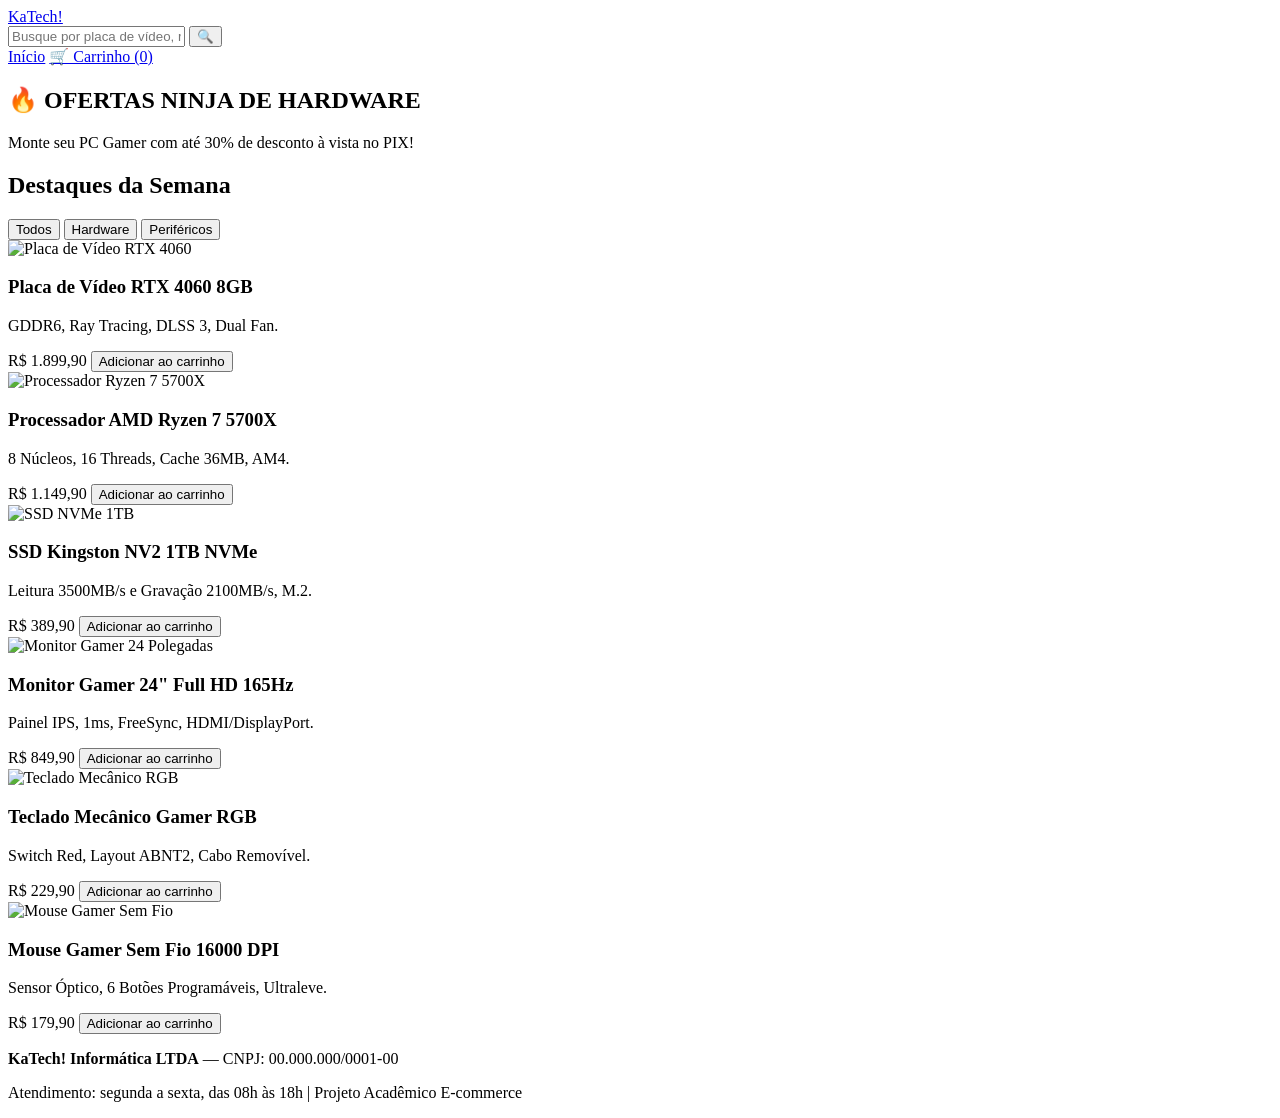
==== index.html @ 83a6067d "Primeiro envio do projeto" ====
<!DOCTYPE html>
<html lang="pt-BR">
<head>
    <meta charset="UTF-8">
    <meta name="viewport" content="width=device-width, initial-scale=1.0">
    <title>KaTech! | Hardware e Tecnologia</title>
    <link rel="stylesheet" href="css/style.css">
</head>
<body>
    <!-- Cabeçalho com Barra de Busca -->
    <header class="topo">
        <div class="container header-conteudo">
            <a href="index.html" class="logo">Ka<span>Tech!</span></a>

            <div class="barra-busca">
                <input 
                    type="text" 
                    id="campo-busca" 
                    placeholder="Busque por placa de vídeo, ryzen, mouse..." 
                    oninput="filtrarProdutos()"
                >
                <button type="button" onclick="filtrarProdutos()">🔍</button>
            </div>
            
            <nav class="menu">
                <a href="index.html">Início</a>
                <a href="carrinho.html" class="btn-carrinho-nav">
                    🛒 Carrinho (<span id="contador-carrinho">0</span>)
                </a>
            </nav>
        </div>
    </header>

    <!-- Banner Promocional -->
    <section class="banner">
        <div class="container">
            <h1>🔥 OFERTAS NINJA DE HARDWARE</h1>
            <p>Monte seu PC Gamer com até 30% de desconto à vista no PIX!</p>
        </div>
    </section>

    <!-- Catálogo de Produtos -->
    <main class="container" id="ofertas">
        <div class="cabecalho-vitrine">
            <h2 class="titulo-secao">Destaques da Semana</h2>
            
            <div class="filtros-categoria">
                <button class="btn-filtro ativo" onclick="selecionarCategoria('todos', this)">Todos</button>
                <button class="btn-filtro" onclick="selecionarCategoria('hardware', this)">Hardware</button>
                <button class="btn-filtro" onclick="selecionarCategoria('perifericos', this)">Periféricos</button>
            </div>
        </div>

        <p id="mensagem-sem-resultados" class="aviso-busca" style="display: none;">
            Nenhum produto encontrado para a sua busca.
        </p>

        <section class="grade-produtos">
            <!-- Produto 1 -->
            <article class="card-produto" data-categoria="hardware">
                <img src="images/produto01.jpg" alt="Placa de Vídeo RTX 4060">
                <h3>Placa de Vídeo RTX 4060 8GB</h3>
                <p class="descricao">GDDR6, Ray Tracing, DLSS 3, Dual Fan.</p>
                <span class="preco">R$ 1.899,90</span>
                <button onclick="adicionarAoCarrinho(1, 'Placa de Vídeo RTX 4060 8GB', 1899.90, 'images/produto01.jpg')">
                    Adicionar ao carrinho
                </button>
            </article>

            <!-- Produto 2 -->
            <article class="card-produto" data-categoria="hardware">
                <img src="images/produto02.jpg" alt="Processador Ryzen 7 5700X">
                <h3>Processador AMD Ryzen 7 5700X</h3>
                <p class="descricao">8 Núcleos, 16 Threads, Cache 36MB, AM4.</p>
                <span class="preco">R$ 1.149,90</span>
                <button onclick="adicionarAoCarrinho(2, 'Processador AMD Ryzen 7 5700X', 1149.90, 'images/produto02.jpg')">
                    Adicionar ao carrinho
                </button>
            </article>

            <!-- Produto 3 -->
            <article class="card-produto" data-categoria="hardware">
                <img src="images/produto03.jpg" alt="SSD NVMe 1TB">
                <h3>SSD Kingston NV2 1TB NVMe</h3>
                <p class="descricao">Leitura 3500MB/s e Gravação 2100MB/s, M.2.</p>
                <span class="preco">R$ 389,90</span>
                <button onclick="adicionarAoCarrinho(3, 'SSD Kingston NV2 1TB NVMe', 389.90, 'images/produto03.jpg')">
                    Adicionar ao carrinho
                </button>
            </article>

            <!-- Produto 4 -->
            <article class="card-produto" data-categoria="perifericos">
                <img src="images/produto04.jpg" alt="Monitor Gamer 24 Polegadas">
                <h3>Monitor Gamer 24" Full HD 165Hz</h3>
                <p class="descricao">Painel IPS, 1ms, FreeSync, HDMI/DisplayPort.</p>
                <span class="preco">R$ 849,90</span>
                <button onclick="adicionarAoCarrinho(4, 'Monitor Gamer 24 Full HD 165Hz', 849.90, 'images/produto04.jpg')">
                    Adicionar ao carrinho
                </button>
            </article>

            <!-- Produto 5 -->
            <article class="card-produto" data-categoria="perifericos">
                <img src="images/produto05.jpg" alt="Teclado Mecânico RGB">
                <h3>Teclado Mecânico Gamer RGB</h3>
                <p class="descricao">Switch Red, Layout ABNT2, Cabo Removível.</p>
                <span class="preco">R$ 229,90</span>
                <button onclick="adicionarAoCarrinho(5, 'Teclado Mecânico Gamer RGB', 229.90, 'images/produto05.jpg')">
                    Adicionar ao carrinho
                </button>
            </article>

            <!-- Produto 6 -->
            <article class="card-produto" data-categoria="perifericos">
                <img src="images/produto06.jpg" alt="Mouse Gamer Sem Fio">
                <h3>Mouse Gamer Sem Fio 16000 DPI</h3>
                <p class="descricao">Sensor Óptico, 6 Botões Programáveis, Ultraleve.</p>
                <span class="preco">R$ 179,90</span>
                <button onclick="adicionarAoCarrinho(6, 'Mouse Gamer Sem Fio 16000 DPI', 179.90, 'images/produto06.jpg')">
                    Adicionar ao carrinho
                </button>
            </article>
        </section>
    </main>

    <!-- Rodapé -->
    <footer class="rodape">
        <div class="container">
            <p><strong>KaTech! Informática LTDA</strong> — CNPJ: 00.000.000/0001-00</p>
            <p>Atendimento: segunda a sexta, das 08h às 18h | Projeto Acadêmico E-commerce</p>
        </div>
    </footer>

    <script src="js/script.js"></script>
</body>
</html>
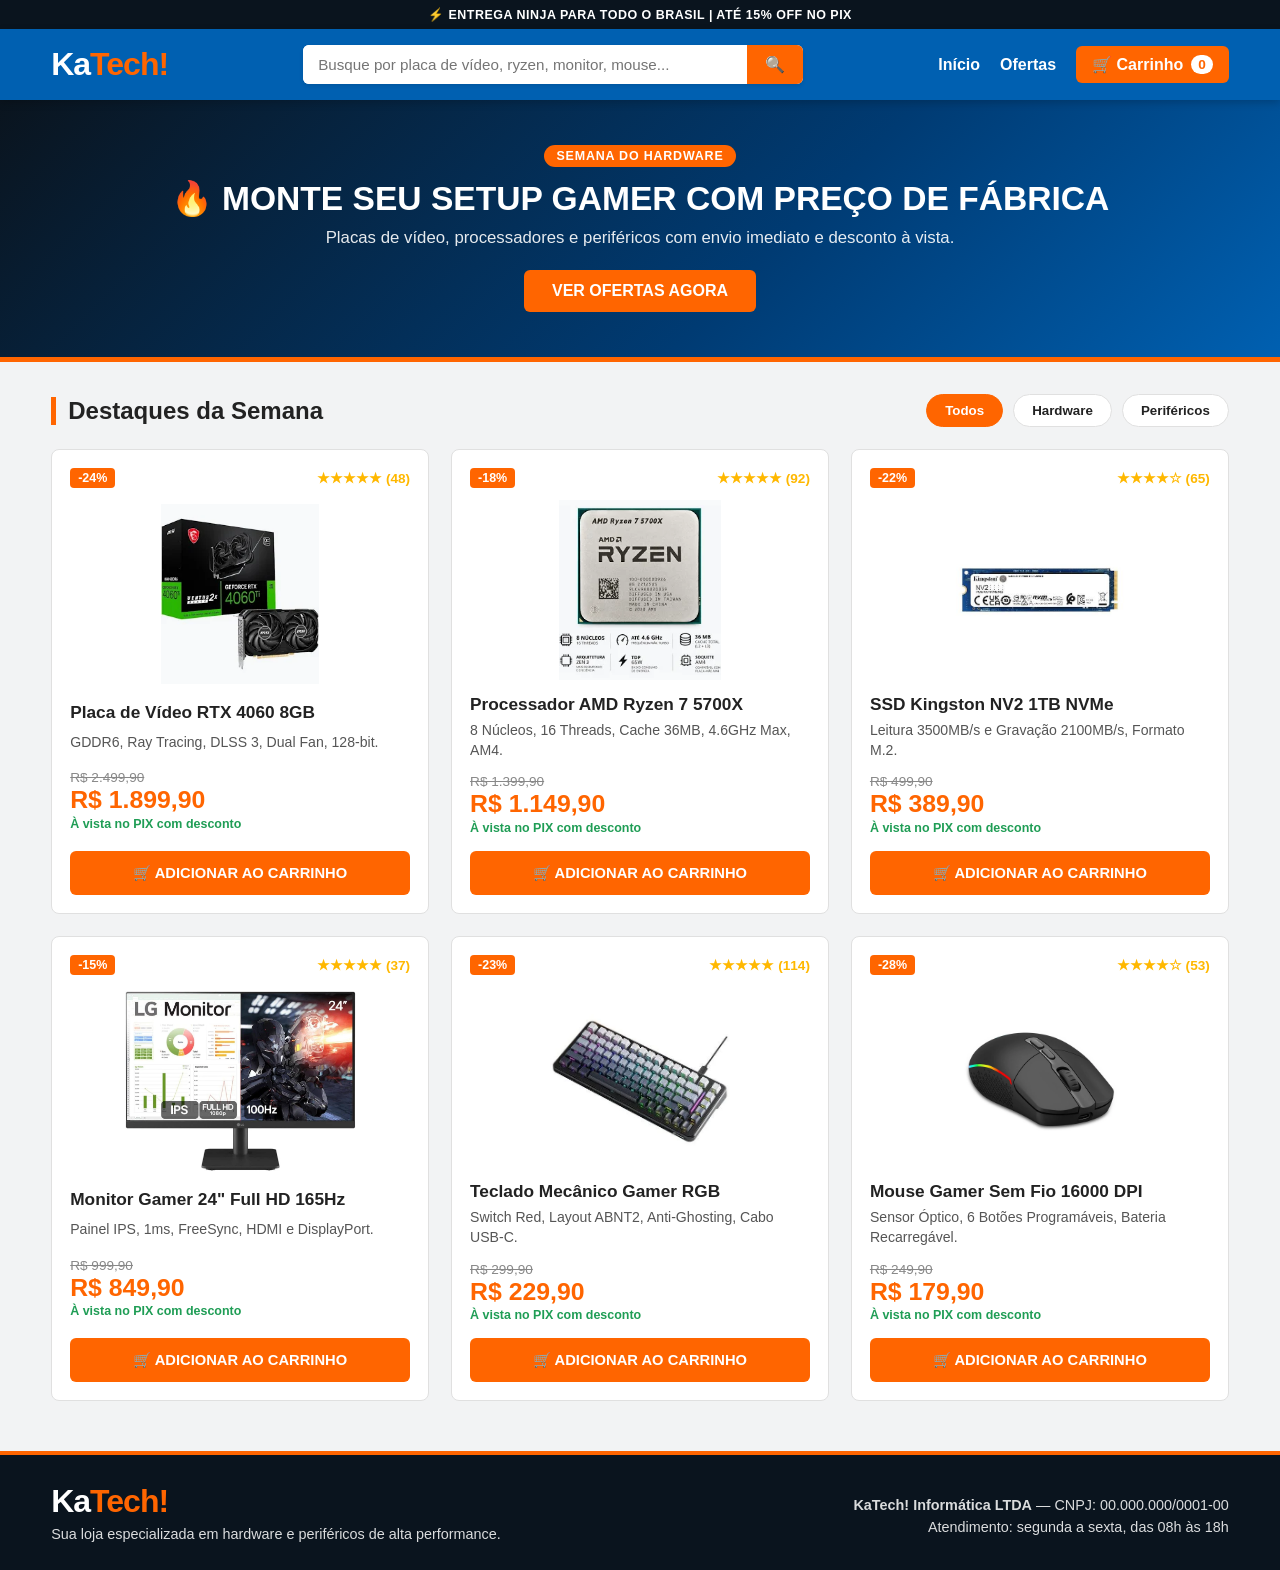
==== commit 8b29f39a: "Finalizar layout, imagens e rodape da loja; Alterar README, adicionar novos produtos e ajustar estil" ====
--- a/index.html
+++ b/index.html
@@ -3,11 +3,18 @@
 <head>
     <meta charset="UTF-8">
     <meta name="viewport" content="width=device-width, initial-scale=1.0">
-    <title>KaTech! | Hardware e Tecnologia</title>
+    <title>KaTech! | Hardware, Periféricos e Tecnologia</title>
     <link rel="stylesheet" href="css/style.css">
 </head>
 <body>
-    <!-- Cabeçalho com Barra de Busca -->
+    <!-- Faixa Superior Promocional -->
+    <div class="barra-aviso">
+        <div class="container">
+            ⚡ ENTREGA NINJA PARA TODO O BRASIL | ATÉ 15% OFF NO PIX
+        </div>
+    </div>
+
+    <!-- Cabeçalho Principal -->
     <header class="topo">
         <div class="container header-conteudo">
             <a href="index.html" class="logo">Ka<span>Tech!</span></a>
@@ -16,26 +23,29 @@
                 <input 
                     type="text" 
                     id="campo-busca" 
-                    placeholder="Busque por placa de vídeo, ryzen, mouse..." 
+                    placeholder="Busque por placa de vídeo, ryzen, monitor, mouse..." 
                     oninput="filtrarProdutos()"
                 >
-                <button type="button" onclick="filtrarProdutos()">🔍</button>
+                <button type="button" onclick="filtrarProdutos()" aria-label="Buscar">🔍</button>
             </div>
             
             <nav class="menu">
-                <a href="index.html">Início</a>
+                <a href="index.html" class="link-menu">Início</a>
+                <a href="#ofertas" class="link-menu">Ofertas</a>
                 <a href="carrinho.html" class="btn-carrinho-nav">
-                    🛒 Carrinho (<span id="contador-carrinho">0</span>)
+                    🛒 Carrinho <span class="badge-nav" id="contador-carrinho">0</span>
                 </a>
             </nav>
         </div>
     </header>
 
-    <!-- Banner Promocional -->
+    <!-- Banner Principal -->
     <section class="banner">
-        <div class="container">
-            <h1>🔥 OFERTAS NINJA DE HARDWARE</h1>
-            <p>Monte seu PC Gamer com até 30% de desconto à vista no PIX!</p>
+        <div class="container banner-conteudo">
+            <span class="tag-banner">SEMANA DO HARDWARE</span>
+            <h1>🔥 MONTE SEU SETUP GAMER COM PREÇO DE FÁBRICA</h1>
+            <p>Placas de vídeo, processadores e periféricos com envio imediato e desconto à vista.</p>
+            <a href="#ofertas" class="btn-banner">VER OFERTAS AGORA</a>
         </div>
     </section>
 
@@ -58,67 +68,115 @@
         <section class="grade-produtos">
             <!-- Produto 1 -->
             <article class="card-produto" data-categoria="hardware">
+                <div class="card-topo">
+                    <span class="badge-desconto">-24%</span>
+                    <span class="avaliacao">★★★★★ (48)</span>
+                </div>
                 <img src="images/produto01.jpg" alt="Placa de Vídeo RTX 4060">
                 <h3>Placa de Vídeo RTX 4060 8GB</h3>
-                <p class="descricao">GDDR6, Ray Tracing, DLSS 3, Dual Fan.</p>
-                <span class="preco">R$ 1.899,90</span>
+                <p class="descricao">GDDR6, Ray Tracing, DLSS 3, Dual Fan, 128-bit.</p>
+                <div class="bloco-precos">
+                    <span class="preco-antigo">R$ 2.499,90</span>
+                    <span class="preco">R$ 1.899,90</span>
+                    <span class="texto-pix">À vista no PIX com desconto</span>
+                </div>
                 <button onclick="adicionarAoCarrinho(1, 'Placa de Vídeo RTX 4060 8GB', 1899.90, 'images/produto01.jpg')">
-                    Adicionar ao carrinho
+                    🛒 Adicionar ao carrinho
                 </button>
             </article>
 
             <!-- Produto 2 -->
             <article class="card-produto" data-categoria="hardware">
+                <div class="card-topo">
+                    <span class="badge-desconto">-18%</span>
+                    <span class="avaliacao">★★★★★ (92)</span>
+                </div>
                 <img src="images/produto02.jpg" alt="Processador Ryzen 7 5700X">
                 <h3>Processador AMD Ryzen 7 5700X</h3>
-                <p class="descricao">8 Núcleos, 16 Threads, Cache 36MB, AM4.</p>
-                <span class="preco">R$ 1.149,90</span>
+                <p class="descricao">8 Núcleos, 16 Threads, Cache 36MB, 4.6GHz Max, AM4.</p>
+                <div class="bloco-precos">
+                    <span class="preco-antigo">R$ 1.399,90</span>
+                    <span class="preco">R$ 1.149,90</span>
+                    <span class="texto-pix">À vista no PIX com desconto</span>
+                </div>
                 <button onclick="adicionarAoCarrinho(2, 'Processador AMD Ryzen 7 5700X', 1149.90, 'images/produto02.jpg')">
-                    Adicionar ao carrinho
+                    🛒 Adicionar ao carrinho
                 </button>
             </article>
 
             <!-- Produto 3 -->
             <article class="card-produto" data-categoria="hardware">
+                <div class="card-topo">
+                    <span class="badge-desconto">-22%</span>
+                    <span class="avaliacao">★★★★☆ (65)</span>
+                </div>
                 <img src="images/produto03.jpg" alt="SSD NVMe 1TB">
                 <h3>SSD Kingston NV2 1TB NVMe</h3>
-                <p class="descricao">Leitura 3500MB/s e Gravação 2100MB/s, M.2.</p>
-                <span class="preco">R$ 389,90</span>
+                <p class="descricao">Leitura 3500MB/s e Gravação 2100MB/s, Formato M.2.</p>
+                <div class="bloco-precos">
+                    <span class="preco-antigo">R$ 499,90</span>
+                    <span class="preco">R$ 389,90</span>
+                    <span class="texto-pix">À vista no PIX com desconto</span>
+                </div>
                 <button onclick="adicionarAoCarrinho(3, 'SSD Kingston NV2 1TB NVMe', 389.90, 'images/produto03.jpg')">
-                    Adicionar ao carrinho
+                    🛒 Adicionar ao carrinho
                 </button>
             </article>
 
             <!-- Produto 4 -->
             <article class="card-produto" data-categoria="perifericos">
+                <div class="card-topo">
+                    <span class="badge-desconto">-15%</span>
+                    <span class="avaliacao">★★★★★ (37)</span>
+                </div>
                 <img src="images/produto04.jpg" alt="Monitor Gamer 24 Polegadas">
                 <h3>Monitor Gamer 24" Full HD 165Hz</h3>
-                <p class="descricao">Painel IPS, 1ms, FreeSync, HDMI/DisplayPort.</p>
-                <span class="preco">R$ 849,90</span>
+                <p class="descricao">Painel IPS, 1ms, FreeSync, HDMI e DisplayPort.</p>
+                <div class="bloco-precos">
+                    <span class="preco-antigo">R$ 999,90</span>
+                    <span class="preco">R$ 849,90</span>
+                    <span class="texto-pix">À vista no PIX com desconto</span>
+                </div>
                 <button onclick="adicionarAoCarrinho(4, 'Monitor Gamer 24 Full HD 165Hz', 849.90, 'images/produto04.jpg')">
-                    Adicionar ao carrinho
+                    🛒 Adicionar ao carrinho
                 </button>
             </article>
 
             <!-- Produto 5 -->
             <article class="card-produto" data-categoria="perifericos">
+                <div class="card-topo">
+                    <span class="badge-desconto">-23%</span>
+                    <span class="avaliacao">★★★★★ (114)</span>
+                </div>
                 <img src="images/produto05.jpg" alt="Teclado Mecânico RGB">
                 <h3>Teclado Mecânico Gamer RGB</h3>
-                <p class="descricao">Switch Red, Layout ABNT2, Cabo Removível.</p>
-                <span class="preco">R$ 229,90</span>
+                <p class="descricao">Switch Red, Layout ABNT2, Anti-Ghosting, Cabo USB-C.</p>
+                <div class="bloco-precos">
+                    <span class="preco-antigo">R$ 299,90</span>
+                    <span class="preco">R$ 229,90</span>
+                    <span class="texto-pix">À vista no PIX com desconto</span>
+                </div>
                 <button onclick="adicionarAoCarrinho(5, 'Teclado Mecânico Gamer RGB', 229.90, 'images/produto05.jpg')">
-                    Adicionar ao carrinho
+                    🛒 Adicionar ao carrinho
                 </button>
             </article>
 
             <!-- Produto 6 -->
             <article class="card-produto" data-categoria="perifericos">
+                <div class="card-topo">
+                    <span class="badge-desconto">-28%</span>
+                    <span class="avaliacao">★★★★☆ (53)</span>
+                </div>
                 <img src="images/produto06.jpg" alt="Mouse Gamer Sem Fio">
                 <h3>Mouse Gamer Sem Fio 16000 DPI</h3>
-                <p class="descricao">Sensor Óptico, 6 Botões Programáveis, Ultraleve.</p>
-                <span class="preco">R$ 179,90</span>
+                <p class="descricao">Sensor Óptico, 6 Botões Programáveis, Bateria Recarregável.</p>
+                <div class="bloco-precos">
+                    <span class="preco-antigo">R$ 249,90</span>
+                    <span class="preco">R$ 179,90</span>
+                    <span class="texto-pix">À vista no PIX com desconto</span>
+                </div>
                 <button onclick="adicionarAoCarrinho(6, 'Mouse Gamer Sem Fio 16000 DPI', 179.90, 'images/produto06.jpg')">
-                    Adicionar ao carrinho
+                    🛒 Adicionar ao carrinho
                 </button>
             </article>
         </section>
@@ -126,9 +184,15 @@
 
     <!-- Rodapé -->
     <footer class="rodape">
-        <div class="container">
-            <p><strong>KaTech! Informática LTDA</strong> — CNPJ: 00.000.000/0001-00</p>
-            <p>Atendimento: segunda a sexta, das 08h às 18h | Projeto Acadêmico E-commerce</p>
+        <div class="container rodape-conteudo">
+            <div>
+                <a href="index.html" class="logo">Ka<span>Tech!</span></a>
+                <p>Sua loja especializada em hardware e periféricos de alta performance.</p>
+            </div>
+            <div class="rodape-info">
+                <p><strong>KaTech! Informática LTDA</strong> — CNPJ: 00.000.000/0001-00</p>
+                <p>Atendimento: segunda a sexta, das 08h às 18h</p>
+            </div>
         </div>
     </footer>
 
--- a/css/style.css
+++ b/css/style.css
@@ -0,0 +1,635 @@
+:root {
+    --laranja: #FF6500;
+    --laranja-escuro: #E35205;
+    --azul-header: #0060B1;
+    --azul-escuro: #0A141E;
+    --fundo: #F2F3F4;
+    --branco: #FFFFFF;
+    --texto: #222222;
+    --cinza-texto: #555555;
+    --borda: #E0E0E0;
+    --verde: #1F9D55;
+}
+
+* {
+    margin: 0;
+    padding: 0;
+    box-sizing: border-box;
+    font-family: 'Segoe UI', Tahoma, Geneva, Verdana, sans-serif;
+}
+
+body {
+    background-color: var(--fundo);
+    color: var(--texto);
+    display: flex;
+    flex-direction: column;
+    min-height: 100vh;
+}
+
+.container {
+    width: 92%;
+    max-width: 1200px;
+    margin: 0 auto;
+}
+
+/* Faixa Superior */
+.barra-aviso {
+    background-color: var(--azul-escuro);
+    color: var(--branco);
+    font-size: 0.78rem;
+    font-weight: 700;
+    text-align: center;
+    padding: 7px 0;
+    letter-spacing: 0.5px;
+}
+
+/* Cabeçalho */
+.topo {
+    background-color: var(--azul-header);
+    padding: 16px 0;
+    box-shadow: 0 3px 8px rgba(0, 0, 0, 0.18);
+    position: sticky;
+    top: 0;
+    z-index: 100;
+}
+
+.header-conteudo {
+    display: flex;
+    justify-content: space-between;
+    align-items: center;
+    flex-wrap: wrap;
+    gap: 15px;
+}
+
+.logo {
+    font-size: 2rem;
+    font-weight: 900;
+    color: var(--branco);
+    text-decoration: none;
+    letter-spacing: -1px;
+}
+
+.logo span {
+    color: var(--laranja);
+}
+
+/* Barra de Busca */
+.barra-busca {
+    display: flex;
+    flex: 1;
+    max-width: 500px;
+    background-color: var(--branco);
+    border-radius: 6px;
+    overflow: hidden;
+    box-shadow: 0 2px 4px rgba(0, 0, 0, 0.1);
+}
+
+.barra-busca input {
+    flex: 1;
+    border: none;
+    padding: 11px 15px;
+    font-size: 0.95rem;
+    outline: none;
+}
+
+.barra-busca button {
+    background-color: var(--laranja);
+    color: var(--branco);
+    border: none;
+    padding: 0 18px;
+    cursor: pointer;
+    font-size: 1rem;
+    transition: background-color 0.2s;
+}
+
+.barra-busca button:hover {
+    background-color: var(--laranja-escuro);
+}
+
+/* Menu */
+.menu {
+    display: flex;
+    align-items: center;
+    gap: 20px;
+}
+
+.link-menu {
+    color: var(--branco);
+    text-decoration: none;
+    font-weight: 600;
+    transition: opacity 0.2s;
+}
+
+.link-menu:hover {
+    opacity: 0.85;
+}
+
+.btn-carrinho-nav {
+    background-color: var(--laranja);
+    color: var(--branco);
+    text-decoration: none;
+    font-weight: 700;
+    padding: 9px 16px;
+    border-radius: 6px;
+    display: flex;
+    align-items: center;
+    gap: 8px;
+    transition: background-color 0.2s;
+}
+
+.btn-carrinho-nav:hover {
+    background-color: var(--laranja-escuro);
+}
+
+.badge-nav {
+    background-color: var(--branco);
+    color: var(--laranja);
+    font-size: 0.85rem;
+    font-weight: 800;
+    padding: 2px 7px;
+    border-radius: 12px;
+}
+
+/* Banner */
+.banner {
+    background: linear-gradient(135deg, var(--azul-escuro) 0%, #003B73 60%, var(--azul-header) 100%);
+    color: var(--branco);
+    padding: 45px 0;
+    text-align: center;
+    border-bottom: 5px solid var(--laranja);
+}
+
+.tag-banner {
+    display: inline-block;
+    background-color: var(--laranja);
+    color: var(--branco);
+    font-size: 0.78rem;
+    font-weight: 800;
+    padding: 4px 12px;
+    border-radius: 20px;
+    margin-bottom: 12px;
+    letter-spacing: 0.8px;
+}
+
+.banner h1 {
+    font-size: 2.1rem;
+    margin-bottom: 10px;
+}
+
+.banner p {
+    font-size: 1.05rem;
+    opacity: 0.9;
+    margin-bottom: 22px;
+}
+
+.btn-banner {
+    display: inline-block;
+    background-color: var(--laranja);
+    color: var(--branco);
+    text-decoration: none;
+    font-weight: 800;
+    padding: 12px 28px;
+    border-radius: 6px;
+    transition: transform 0.2s, background-color 0.2s;
+}
+
+.btn-banner:hover {
+    background-color: var(--laranja-escuro);
+    transform: translateY(-2px);
+}
+
+/* Cabeçalho da Vitrine e Filtros */
+.titulo-secao {
+    margin: 30px 0 20px;
+    font-size: 1.5rem;
+    border-left: 5px solid var(--laranja);
+    padding-left: 12px;
+}
+
+.cabecalho-vitrine {
+    display: flex;
+    justify-content: space-between;
+    align-items: center;
+    flex-wrap: wrap;
+    gap: 15px;
+    margin: 32px 0 22px;
+}
+
+.cabecalho-vitrine .titulo-secao {
+    margin: 0;
+}
+
+.filtros-categoria {
+    display: flex;
+    flex-wrap: wrap;
+    gap: 10px;
+}
+
+.btn-filtro {
+    background-color: var(--branco);
+    color: var(--texto);
+    border: 1px solid var(--borda);
+    padding: 8px 18px;
+    border-radius: 20px;
+    font-weight: 600;
+    cursor: pointer;
+    transition: all 0.2s;
+}
+
+.btn-filtro:hover,
+.btn-filtro.ativo {
+    background-color: var(--laranja);
+    color: var(--branco);
+    border-color: var(--laranja);
+}
+
+.aviso-busca {
+    background-color: var(--branco);
+    padding: 30px;
+    text-align: center;
+    border-radius: 8px;
+    border: 1px solid var(--borda);
+    margin-bottom: 24px;
+    color: var(--cinza-texto);
+}
+
+/* Vitrine com CSS Grid */
+.grade-produtos {
+    display: grid;
+    grid-template-columns: repeat(auto-fit, minmax(290px, 1fr));
+    gap: 22px;
+    margin-bottom: 50px;
+}
+
+.card-produto {
+    background-color: var(--branco);
+    border: 1px solid var(--borda);
+    border-radius: 8px;
+    padding: 18px;
+    display: flex;
+    flex-direction: column;
+    justify-content: space-between;
+    transition: transform 0.2s, box-shadow 0.2s;
+}
+
+.card-produto:hover {
+    transform: translateY(-5px);
+    box-shadow: 0 8px 20px rgba(0, 0, 0, 0.12);
+}
+
+.card-topo {
+    display: flex;
+    justify-content: space-between;
+    align-items: center;
+    margin-bottom: 12px;
+}
+
+.badge-desconto {
+    background-color: var(--laranja);
+    color: var(--branco);
+    font-size: 0.78rem;
+    font-weight: 800;
+    padding: 3px 8px;
+    border-radius: 4px;
+}
+
+.avaliacao {
+    color: #FFB800;
+    font-size: 0.85rem;
+    font-weight: 600;
+}
+
+.card-produto img {
+    width: 100%;
+    height: 180px;
+    object-fit: contain;
+    margin-bottom: 14px;
+}
+
+.card-produto h3 {
+    font-size: 1.08rem;
+    margin-bottom: 6px;
+    color: var(--texto);
+}
+
+.card-produto .descricao {
+    font-size: 0.88rem;
+    color: var(--cinza-texto);
+    margin-bottom: 14px;
+    line-height: 1.4;
+}
+
+.bloco-precos {
+    display: flex;
+    flex-direction: column;
+    margin-bottom: 16px;
+}
+
+.preco-antigo {
+    font-size: 0.85rem;
+    color: #888888;
+    text-decoration: line-through;
+}
+
+.card-produto .preco {
+    font-size: 1.55rem;
+    font-weight: 800;
+    color: var(--laranja);
+    line-height: 1.2;
+}
+
+.texto-pix {
+    font-size: 0.78rem;
+    color: var(--verde);
+    font-weight: 700;
+    margin-top: 2px;
+}
+
+.card-produto button,
+.btn-primario {
+    background-color: var(--laranja);
+    color: var(--branco);
+    border: none;
+    padding: 13px;
+    border-radius: 6px;
+    font-weight: 800;
+    font-size: 0.92rem;
+    text-transform: uppercase;
+    cursor: pointer;
+    transition: background-color 0.2s;
+    width: 100%;
+}
+
+.card-produto button:hover,
+.btn-primario:hover {
+    background-color: var(--laranja-escuro);
+}
+
+/* Página do Carrinho */
+.pagina-carrinho {
+    flex: 1;
+    margin-bottom: 50px;
+}
+
+.aviso-vazio {
+    background: var(--branco);
+    padding: 50px 20px;
+    text-align: center;
+    border-radius: 8px;
+    border: 1px solid var(--borda);
+}
+
+.icone-vazio {
+    font-size: 3rem;
+    margin-bottom: 12px;
+}
+
+.aviso-vazio h2 {
+    margin-bottom: 8px;
+}
+
+.aviso-vazio p {
+    color: var(--cinza-texto);
+    margin-bottom: 24px;
+}
+
+.btn-primario-link {
+    display: inline-block;
+    background-color: var(--laranja);
+    color: var(--branco);
+    text-decoration: none;
+    padding: 12px 26px;
+    border-radius: 6px;
+    font-weight: 700;
+    text-transform: uppercase;
+}
+
+.carrinho-layout {
+    display: grid;
+    grid-template-columns: 2fr 1fr;
+    gap: 24px;
+    align-items: start;
+}
+
+.item-carrinho {
+    background: var(--branco);
+    border: 1px solid var(--borda);
+    border-radius: 8px;
+    padding: 18px;
+    margin-bottom: 14px;
+    display: flex;
+    align-items: center;
+    justify-content: space-between;
+    gap: 15px;
+}
+
+.item-info {
+    display: flex;
+    align-items: center;
+    gap: 15px;
+    flex: 2;
+}
+
+.item-info img {
+    width: 75px;
+    height: 75px;
+    object-fit: contain;
+    border: 1px solid var(--borda);
+    border-radius: 6px;
+    padding: 4px;
+}
+
+.item-info h3 {
+    font-size: 1rem;
+    margin-bottom: 4px;
+}
+
+.item-info p {
+    font-size: 0.88rem;
+    color: var(--cinza-texto);
+}
+
+.controles-qtd {
+    display: flex;
+    align-items: center;
+    gap: 10px;
+}
+
+.controles-qtd button {
+    width: 32px;
+    height: 32px;
+    border: 1px solid var(--borda);
+    background: var(--fundo);
+    font-weight: bold;
+    font-size: 1rem;
+    cursor: pointer;
+    border-radius: 4px;
+    transition: background-color 0.2s;
+}
+
+.controles-qtd button:hover {
+    background-color: #E2E4E7;
+}
+
+.subtotal-item {
+    text-align: right;
+    min-width: 110px;
+}
+
+.subtotal-item p {
+    font-size: 0.8rem;
+    color: var(--cinza-texto);
+}
+
+.subtotal-item strong {
+    color: var(--texto);
+    font-size: 1.05rem;
+}
+
+.btn-remover {
+    background-color: #D93025;
+    color: var(--branco);
+    border: none;
+    padding: 8px 12px;
+    border-radius: 4px;
+    cursor: pointer;
+    font-weight: 600;
+    transition: opacity 0.2s;
+}
+
+.btn-remover:hover {
+    opacity: 0.88;
+}
+
+/* Resumo Lateral do Carrinho */
+.resumo-carrinho {
+    background: var(--branco);
+    border: 1px solid var(--borda);
+    border-radius: 8px;
+    padding: 22px;
+}
+
+.resumo-carrinho h2 {
+    font-size: 1.2rem;
+    margin-bottom: 18px;
+    padding-bottom: 12px;
+    border-bottom: 1px solid var(--borda);
+}
+
+.linha-resumo {
+    display: flex;
+    justify-content: space-between;
+    margin-bottom: 12px;
+    font-size: 0.95rem;
+    color: var(--cinza-texto);
+}
+
+.frete-gratis {
+    color: var(--verde);
+    font-weight: 800;
+}
+
+.total-box {
+    display: flex;
+    justify-content: space-between;
+    align-items: center;
+    font-size: 1.15rem;
+    margin: 18px 0 22px;
+    padding-top: 15px;
+    border-top: 1px solid var(--borda);
+}
+
+.total-box strong {
+    color: var(--laranja);
+    font-size: 1.55rem;
+}
+
+.acoes-carrinho {
+    display: flex;
+    flex-direction: column;
+    gap: 10px;
+}
+
+.btn-secundario {
+    display: block;
+    background-color: var(--azul-header);
+    color: var(--branco);
+    text-decoration: none;
+    padding: 12px;
+    border-radius: 6px;
+    font-weight: 700;
+    text-align: center;
+    transition: opacity 0.2s;
+}
+
+.btn-secundario:hover {
+    opacity: 0.9;
+}
+
+/* Rodapé */
+.rodape {
+    background-color: var(--azul-escuro);
+    color: var(--branco);
+    padding: 28px 0;
+    margin-top: auto;
+    font-size: 0.9rem;
+    border-top: 4px solid var(--laranja);
+}
+
+.rodape-conteudo {
+    display: flex;
+    justify-content: space-between;
+    align-items: center;
+    flex-wrap: wrap;
+    gap: 20px;
+}
+
+.rodape p {
+    opacity: 0.85;
+    margin-top: 6px;
+}
+
+.rodape-info {
+    text-align: right;
+}
+
+/* Responsividade para Celulares e Tablets */
+@media (max-width: 850px) {
+    .carrinho-layout {
+        grid-template-columns: 1fr;
+    }
+}
+
+@media (max-width: 768px) {
+    .header-conteudo {
+        flex-direction: column;
+        text-align: center;
+    }
+
+    .barra-busca {
+        width: 100%;
+        max-width: 100%;
+    }
+
+    .banner h1 {
+        font-size: 1.55rem;
+    }
+
+    .item-carrinho {
+        flex-direction: column;
+        align-items: flex-start;
+    }
+
+    .subtotal-item {
+        text-align: left;
+    }
+
+    .rodape-conteudo {
+        flex-direction: column;
+        text-align: center;
+    }
+
+    .rodape-info {
+        text-align: center;
+    }
+}
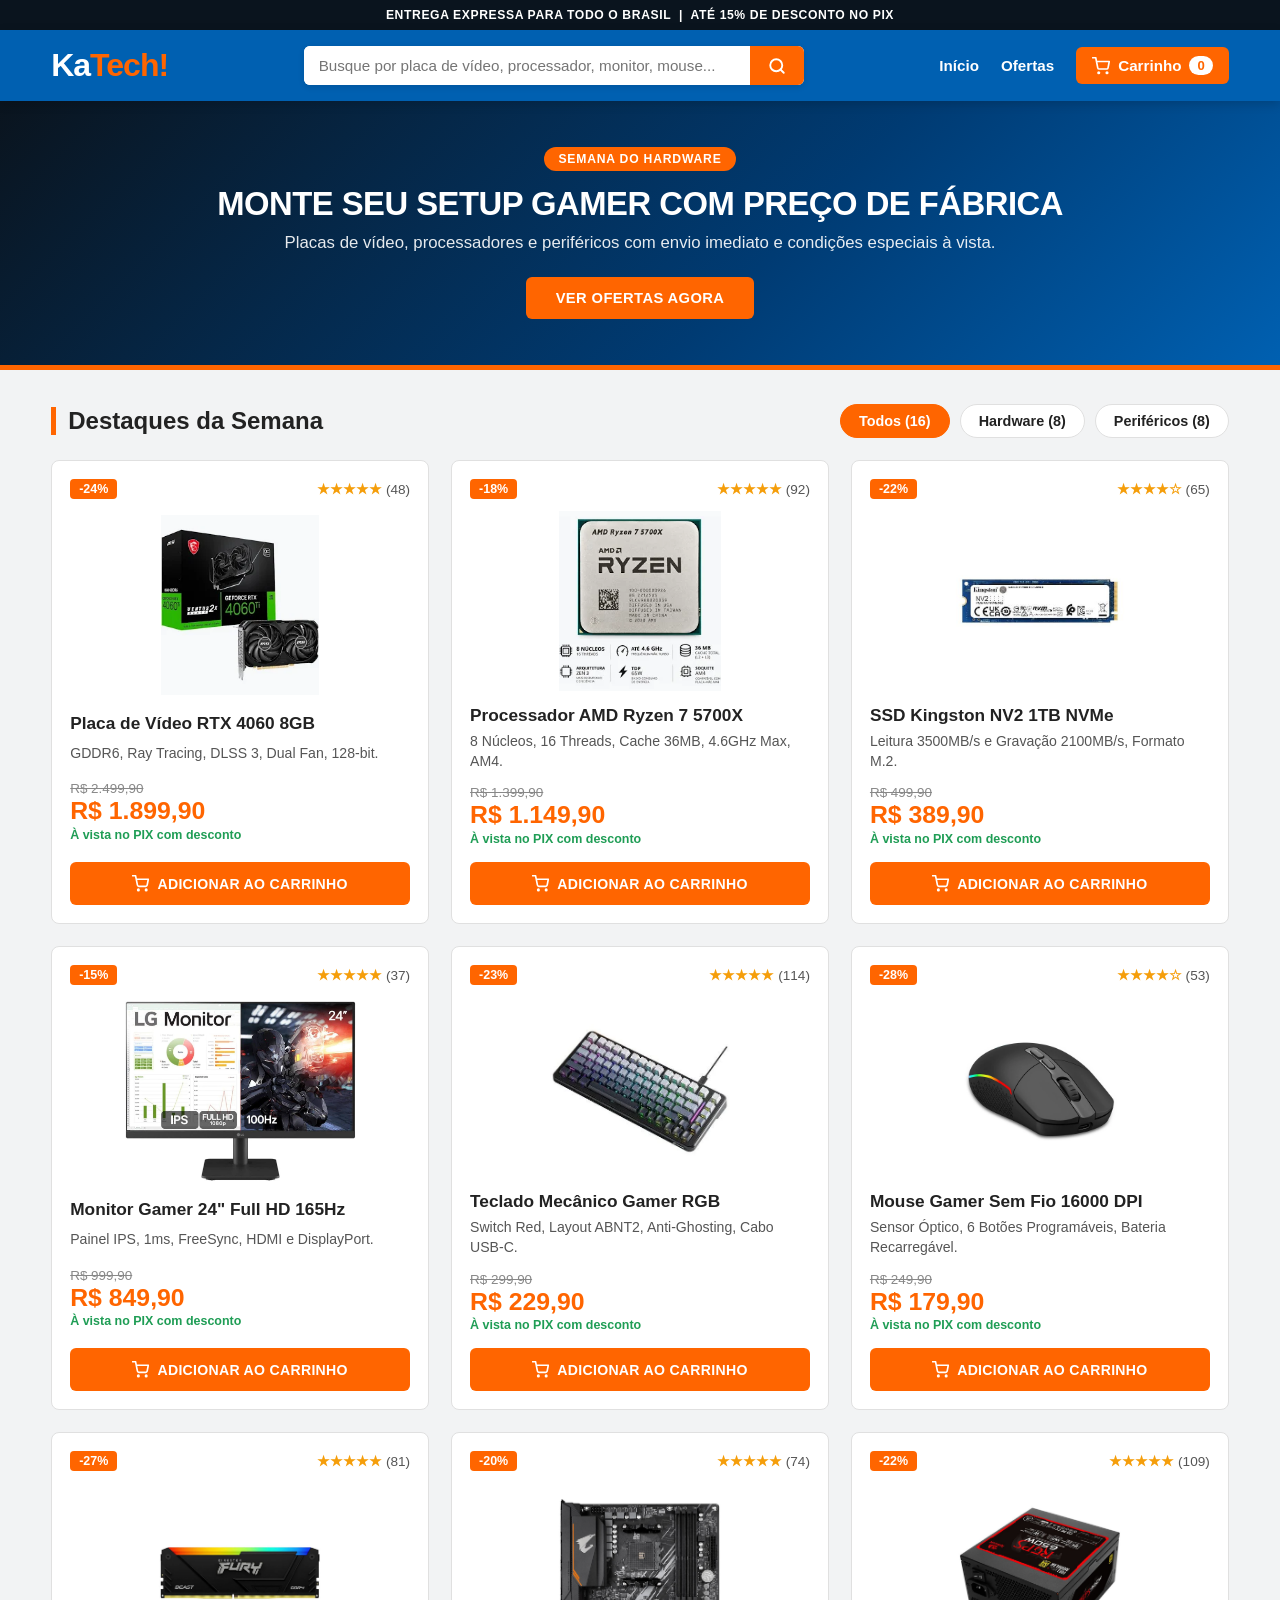
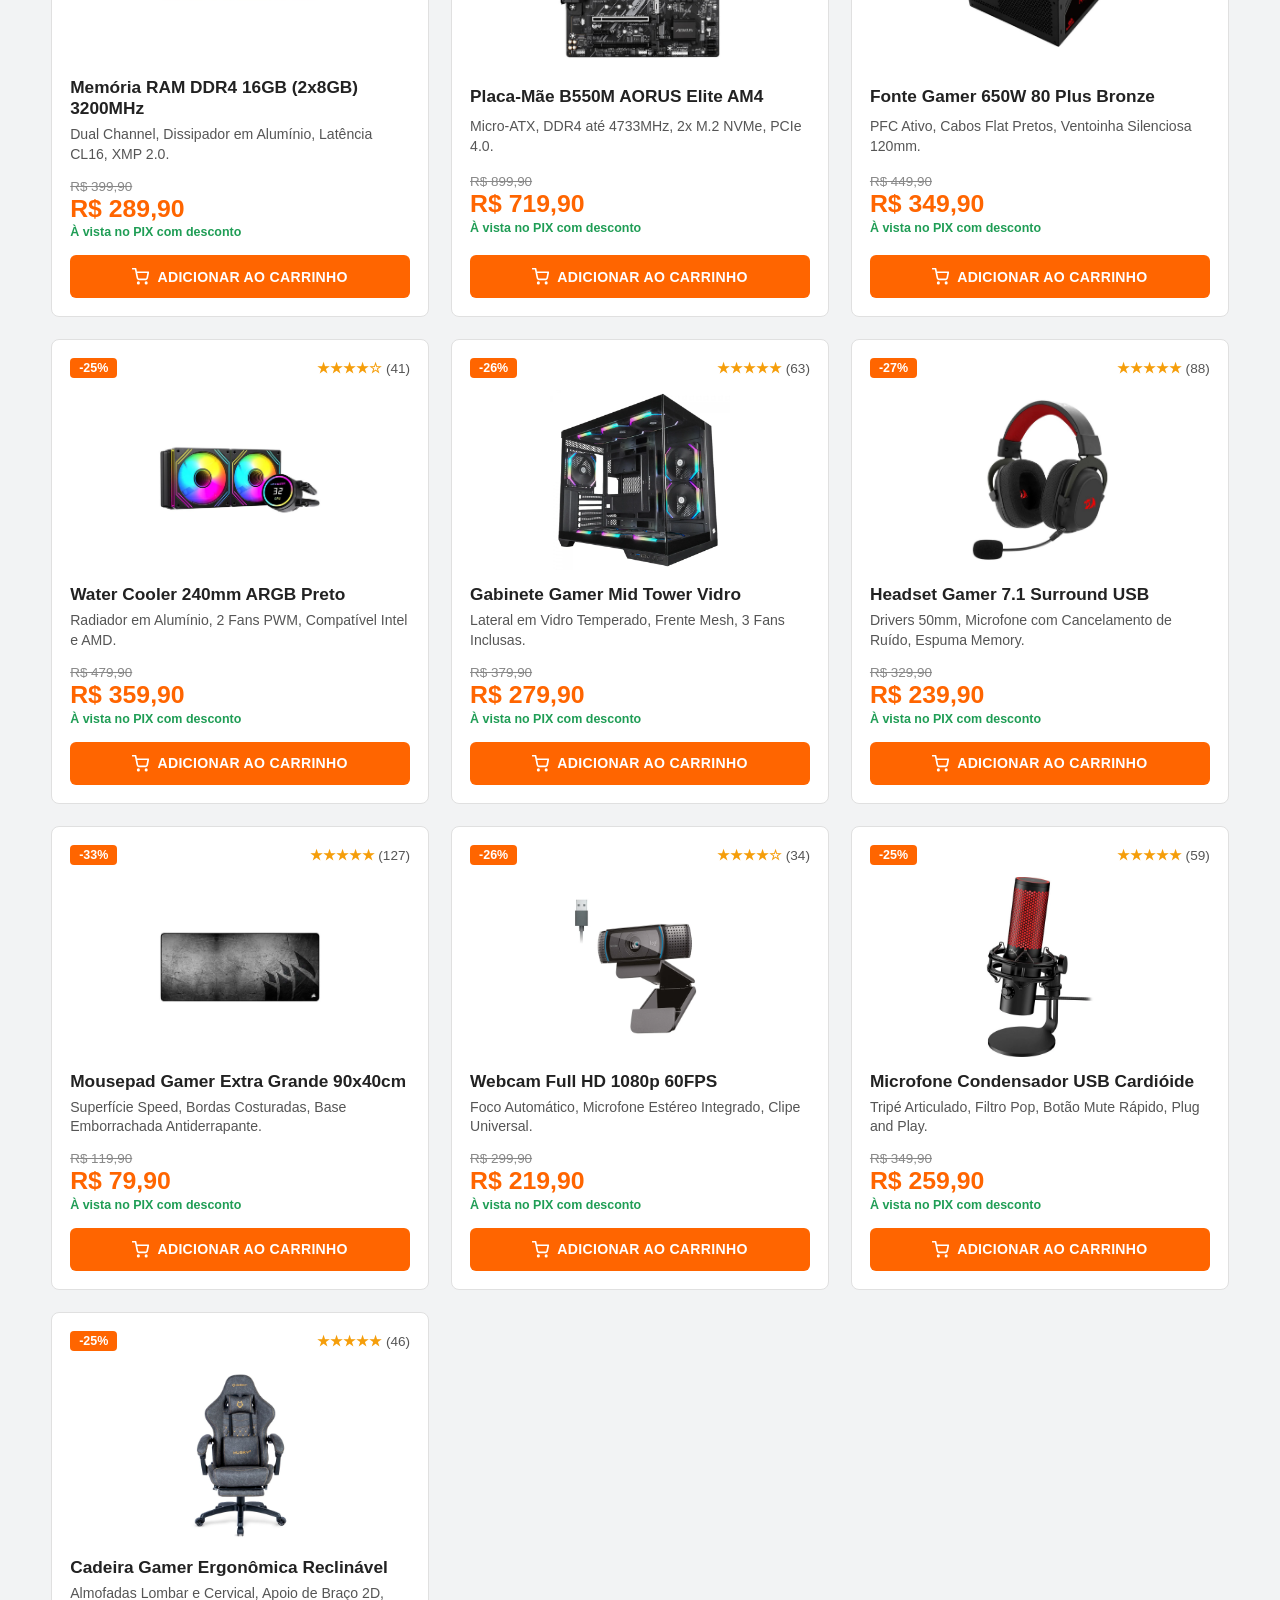
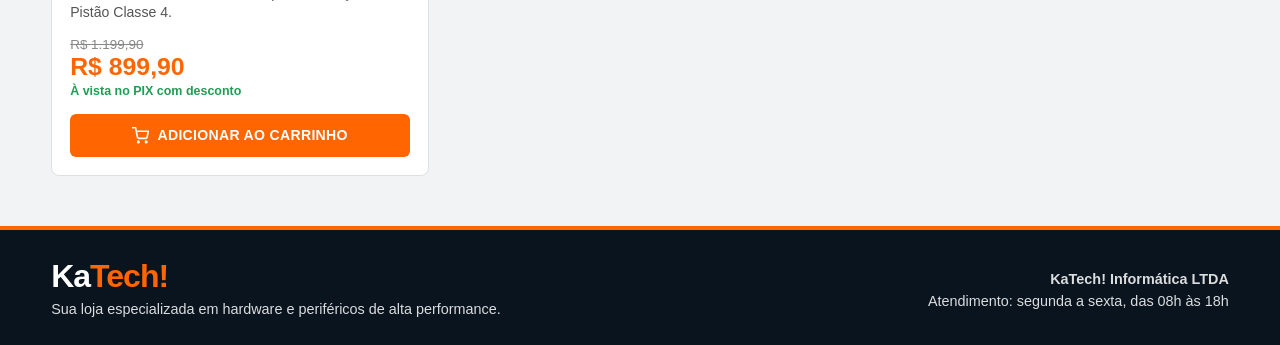
==== commit dc96b161: "Consertar erros de lógica e deixar menos evidente o uso de IA" ====
--- a/index.html
+++ b/index.html
@@ -10,7 +10,7 @@
     <!-- Faixa Superior Promocional -->
     <div class="barra-aviso">
         <div class="container">
-            ⚡ ENTREGA NINJA PARA TODO O BRASIL | ATÉ 15% OFF NO PIX
+            ENTREGA EXPRESSA PARA TODO O BRASIL &nbsp;|&nbsp; ATÉ 15% DE DESCONTO NO PIX
         </div>
     </div>
 
@@ -23,17 +23,28 @@
                 <input 
                     type="text" 
                     id="campo-busca" 
-                    placeholder="Busque por placa de vídeo, ryzen, monitor, mouse..." 
+                    placeholder="Busque por placa de vídeo, processador, monitor, mouse..." 
                     oninput="filtrarProdutos()"
                 >
-                <button type="button" onclick="filtrarProdutos()" aria-label="Buscar">🔍</button>
+                <button type="button" onclick="filtrarProdutos()" aria-label="Buscar">
+                    <svg width="18" height="18" viewBox="0 0 24 24" fill="none" stroke="currentColor" stroke-width="2.5" stroke-linecap="round" stroke-linejoin="round">
+                        <circle cx="11" cy="11" r="8"></circle>
+                        <line x1="21" y1="21" x2="16.65" y2="16.65"></line>
+                    </svg>
+                </button>
             </div>
             
             <nav class="menu">
                 <a href="index.html" class="link-menu">Início</a>
                 <a href="#ofertas" class="link-menu">Ofertas</a>
                 <a href="carrinho.html" class="btn-carrinho-nav">
-                    🛒 Carrinho <span class="badge-nav" id="contador-carrinho">0</span>
+                    <svg width="18" height="18" viewBox="0 0 24 24" fill="none" stroke="currentColor" stroke-width="2.2" stroke-linecap="round" stroke-linejoin="round">
+                        <circle cx="9" cy="21" r="1"></circle>
+                        <circle cx="20" cy="21" r="1"></circle>
+                        <path d="M1 1h4l2.68 13.39a2 2 0 0 0 2 1.61h9.72a2 2 0 0 0 2-1.61L23 6H6"></path>
+                    </svg>
+                    <span>Carrinho</span>
+                    <span class="badge-nav" id="contador-carrinho">0</span>
                 </a>
             </nav>
         </div>
@@ -43,8 +54,8 @@
     <section class="banner">
         <div class="container banner-conteudo">
             <span class="tag-banner">SEMANA DO HARDWARE</span>
-            <h1>🔥 MONTE SEU SETUP GAMER COM PREÇO DE FÁBRICA</h1>
-            <p>Placas de vídeo, processadores e periféricos com envio imediato e desconto à vista.</p>
+            <h1>MONTE SEU SETUP GAMER COM PREÇO DE FÁBRICA</h1>
+            <p>Placas de vídeo, processadores e periféricos com envio imediato e condições especiais à vista.</p>
             <a href="#ofertas" class="btn-banner">VER OFERTAS AGORA</a>
         </div>
     </section>
@@ -70,7 +81,7 @@
             <article class="card-produto" data-categoria="hardware">
                 <div class="card-topo">
                     <span class="badge-desconto">-24%</span>
-                    <span class="avaliacao">★★★★★ (48)</span>
+                    <span class="avaliacao">★★★★★ <span>(48)</span></span>
                 </div>
                 <img src="images/produto01.jpg" alt="Placa de Vídeo RTX 4060">
                 <h3>Placa de Vídeo RTX 4060 8GB</h3>
@@ -80,8 +91,13 @@
                     <span class="preco">R$ 1.899,90</span>
                     <span class="texto-pix">À vista no PIX com desconto</span>
                 </div>
-                <button onclick="adicionarAoCarrinho(1, 'Placa de Vídeo RTX 4060 8GB', 1899.90, 'images/produto01.jpg')">
-                    🛒 Adicionar ao carrinho
+                <button class="btn-comprar-card" onclick="adicionarAoCarrinho(1, 'Placa de Vídeo RTX 4060 8GB', 1899.90, 'images/produto01.jpg')">
+                    <svg width="17" height="17" viewBox="0 0 24 24" fill="none" stroke="currentColor" stroke-width="2.3" stroke-linecap="round" stroke-linejoin="round">
+                        <circle cx="9" cy="21" r="1"></circle>
+                        <circle cx="20" cy="21" r="1"></circle>
+                        <path d="M1 1h4l2.68 13.39a2 2 0 0 0 2 1.61h9.72a2 2 0 0 0 2-1.61L23 6H6"></path>
+                    </svg>
+                    <span>Adicionar ao carrinho</span>
                 </button>
             </article>
 
@@ -89,7 +105,7 @@
             <article class="card-produto" data-categoria="hardware">
                 <div class="card-topo">
                     <span class="badge-desconto">-18%</span>
-                    <span class="avaliacao">★★★★★ (92)</span>
+                    <span class="avaliacao">★★★★★ <span>(92)</span></span>
                 </div>
                 <img src="images/produto02.jpg" alt="Processador Ryzen 7 5700X">
                 <h3>Processador AMD Ryzen 7 5700X</h3>
@@ -99,8 +115,13 @@
                     <span class="preco">R$ 1.149,90</span>
                     <span class="texto-pix">À vista no PIX com desconto</span>
                 </div>
-                <button onclick="adicionarAoCarrinho(2, 'Processador AMD Ryzen 7 5700X', 1149.90, 'images/produto02.jpg')">
-                    🛒 Adicionar ao carrinho
+                <button class="btn-comprar-card" onclick="adicionarAoCarrinho(2, 'Processador AMD Ryzen 7 5700X', 1149.90, 'images/produto02.jpg')">
+                    <svg width="17" height="17" viewBox="0 0 24 24" fill="none" stroke="currentColor" stroke-width="2.3" stroke-linecap="round" stroke-linejoin="round">
+                        <circle cx="9" cy="21" r="1"></circle>
+                        <circle cx="20" cy="21" r="1"></circle>
+                        <path d="M1 1h4l2.68 13.39a2 2 0 0 0 2 1.61h9.72a2 2 0 0 0 2-1.61L23 6H6"></path>
+                    </svg>
+                    <span>Adicionar ao carrinho</span>
                 </button>
             </article>
 
@@ -108,7 +129,7 @@
             <article class="card-produto" data-categoria="hardware">
                 <div class="card-topo">
                     <span class="badge-desconto">-22%</span>
-                    <span class="avaliacao">★★★★☆ (65)</span>
+                    <span class="avaliacao">★★★★☆ <span>(65)</span></span>
                 </div>
                 <img src="images/produto03.jpg" alt="SSD NVMe 1TB">
                 <h3>SSD Kingston NV2 1TB NVMe</h3>
@@ -118,8 +139,13 @@
                     <span class="preco">R$ 389,90</span>
                     <span class="texto-pix">À vista no PIX com desconto</span>
                 </div>
-                <button onclick="adicionarAoCarrinho(3, 'SSD Kingston NV2 1TB NVMe', 389.90, 'images/produto03.jpg')">
-                    🛒 Adicionar ao carrinho
+                <button class="btn-comprar-card" onclick="adicionarAoCarrinho(3, 'SSD Kingston NV2 1TB NVMe', 389.90, 'images/produto03.jpg')">
+                    <svg width="17" height="17" viewBox="0 0 24 24" fill="none" stroke="currentColor" stroke-width="2.3" stroke-linecap="round" stroke-linejoin="round">
+                        <circle cx="9" cy="21" r="1"></circle>
+                        <circle cx="20" cy="21" r="1"></circle>
+                        <path d="M1 1h4l2.68 13.39a2 2 0 0 0 2 1.61h9.72a2 2 0 0 0 2-1.61L23 6H6"></path>
+                    </svg>
+                    <span>Adicionar ao carrinho</span>
                 </button>
             </article>
 
@@ -127,7 +153,7 @@
             <article class="card-produto" data-categoria="perifericos">
                 <div class="card-topo">
                     <span class="badge-desconto">-15%</span>
-                    <span class="avaliacao">★★★★★ (37)</span>
+                    <span class="avaliacao">★★★★★ <span>(37)</span></span>
                 </div>
                 <img src="images/produto04.jpg" alt="Monitor Gamer 24 Polegadas">
                 <h3>Monitor Gamer 24" Full HD 165Hz</h3>
@@ -137,8 +163,13 @@
                     <span class="preco">R$ 849,90</span>
                     <span class="texto-pix">À vista no PIX com desconto</span>
                 </div>
-                <button onclick="adicionarAoCarrinho(4, 'Monitor Gamer 24 Full HD 165Hz', 849.90, 'images/produto04.jpg')">
-                    🛒 Adicionar ao carrinho
+                <button class="btn-comprar-card" onclick="adicionarAoCarrinho(4, 'Monitor Gamer 24 Full HD 165Hz', 849.90, 'images/produto04.jpg')">
+                    <svg width="17" height="17" viewBox="0 0 24 24" fill="none" stroke="currentColor" stroke-width="2.3" stroke-linecap="round" stroke-linejoin="round">
+                        <circle cx="9" cy="21" r="1"></circle>
+                        <circle cx="20" cy="21" r="1"></circle>
+                        <path d="M1 1h4l2.68 13.39a2 2 0 0 0 2 1.61h9.72a2 2 0 0 0 2-1.61L23 6H6"></path>
+                    </svg>
+                    <span>Adicionar ao carrinho</span>
                 </button>
             </article>
 
@@ -146,7 +177,7 @@
             <article class="card-produto" data-categoria="perifericos">
                 <div class="card-topo">
                     <span class="badge-desconto">-23%</span>
-                    <span class="avaliacao">★★★★★ (114)</span>
+                    <span class="avaliacao">★★★★★ <span>(114)</span></span>
                 </div>
                 <img src="images/produto05.jpg" alt="Teclado Mecânico RGB">
                 <h3>Teclado Mecânico Gamer RGB</h3>
@@ -156,8 +187,13 @@
                     <span class="preco">R$ 229,90</span>
                     <span class="texto-pix">À vista no PIX com desconto</span>
                 </div>
-                <button onclick="adicionarAoCarrinho(5, 'Teclado Mecânico Gamer RGB', 229.90, 'images/produto05.jpg')">
-                    🛒 Adicionar ao carrinho
+                <button class="btn-comprar-card" onclick="adicionarAoCarrinho(5, 'Teclado Mecânico Gamer RGB', 229.90, 'images/produto05.jpg')">
+                    <svg width="17" height="17" viewBox="0 0 24 24" fill="none" stroke="currentColor" stroke-width="2.3" stroke-linecap="round" stroke-linejoin="round">
+                        <circle cx="9" cy="21" r="1"></circle>
+                        <circle cx="20" cy="21" r="1"></circle>
+                        <path d="M1 1h4l2.68 13.39a2 2 0 0 0 2 1.61h9.72a2 2 0 0 0 2-1.61L23 6H6"></path>
+                    </svg>
+                    <span>Adicionar ao carrinho</span>
                 </button>
             </article>
 
@@ -165,7 +201,7 @@
             <article class="card-produto" data-categoria="perifericos">
                 <div class="card-topo">
                     <span class="badge-desconto">-28%</span>
-                    <span class="avaliacao">★★★★☆ (53)</span>
+                    <span class="avaliacao">★★★★☆ <span>(53)</span></span>
                 </div>
                 <img src="images/produto06.jpg" alt="Mouse Gamer Sem Fio">
                 <h3>Mouse Gamer Sem Fio 16000 DPI</h3>
@@ -175,12 +211,260 @@
                     <span class="preco">R$ 179,90</span>
                     <span class="texto-pix">À vista no PIX com desconto</span>
                 </div>
-                <button onclick="adicionarAoCarrinho(6, 'Mouse Gamer Sem Fio 16000 DPI', 179.90, 'images/produto06.jpg')">
-                    🛒 Adicionar ao carrinho
+                <button class="btn-comprar-card" onclick="adicionarAoCarrinho(6, 'Mouse Gamer Sem Fio 16000 DPI', 179.90, 'images/produto06.jpg')">
+                    <svg width="17" height="17" viewBox="0 0 24 24" fill="none" stroke="currentColor" stroke-width="2.3" stroke-linecap="round" stroke-linejoin="round">
+                        <circle cx="9" cy="21" r="1"></circle>
+                        <circle cx="20" cy="21" r="1"></circle>
+                        <path d="M1 1h4l2.68 13.39a2 2 0 0 0 2 1.61h9.72a2 2 0 0 0 2-1.61L23 6H6"></path>
+                    </svg>
+                    <span>Adicionar ao carrinho</span>
+                </button>
+            </article>
+
+            <!-- Produto 7 -->
+            <article class="card-produto" data-categoria="hardware">
+                <div class="card-topo">
+                    <span class="badge-desconto">-27%</span>
+                    <span class="avaliacao">★★★★★ <span>(81)</span></span>
+                </div>
+                <img src="images/produto07.jpg" alt="Memória RAM DDR4 16GB">
+                <h3>Memória RAM DDR4 16GB (2x8GB) 3200MHz</h3>
+                <p class="descricao">Dual Channel, Dissipador em Alumínio, Latência CL16, XMP 2.0.</p>
+                <div class="bloco-precos">
+                    <span class="preco-antigo">R$ 399,90</span>
+                    <span class="preco">R$ 289,90</span>
+                    <span class="texto-pix">À vista no PIX com desconto</span>
+                </div>
+                <button class="btn-comprar-card" onclick="adicionarAoCarrinho(7, 'Memória RAM DDR4 16GB 3200MHz', 289.90, 'images/produto07.jpg')">
+                    <svg width="17" height="17" viewBox="0 0 24 24" fill="none" stroke="currentColor" stroke-width="2.3" stroke-linecap="round" stroke-linejoin="round">
+                        <circle cx="9" cy="21" r="1"></circle>
+                        <circle cx="20" cy="21" r="1"></circle>
+                        <path d="M1 1h4l2.68 13.39a2 2 0 0 0 2 1.61h9.72a2 2 0 0 0 2-1.61L23 6H6"></path>
+                    </svg>
+                    <span>Adicionar ao carrinho</span>
+                </button>
+            </article>
+
+            <!-- Produto 8 -->
+            <article class="card-produto" data-categoria="hardware">
+                <div class="card-topo">
+                    <span class="badge-desconto">-20%</span>
+                    <span class="avaliacao">★★★★★ <span>(74)</span></span>
+                </div>
+                <img src="images/produto08.jpg" alt="Placa-Mãe B550M">
+                <h3>Placa-Mãe B550M AORUS Elite AM4</h3>
+                <p class="descricao">Micro-ATX, DDR4 até 4733MHz, 2x M.2 NVMe, PCIe 4.0.</p>
+                <div class="bloco-precos">
+                    <span class="preco-antigo">R$ 899,90</span>
+                    <span class="preco">R$ 719,90</span>
+                    <span class="texto-pix">À vista no PIX com desconto</span>
+                </div>
+                <button class="btn-comprar-card" onclick="adicionarAoCarrinho(8, 'Placa-Mãe B550M AORUS Elite AM4', 719.90, 'images/produto08.jpg')">
+                    <svg width="17" height="17" viewBox="0 0 24 24" fill="none" stroke="currentColor" stroke-width="2.3" stroke-linecap="round" stroke-linejoin="round">
+                        <circle cx="9" cy="21" r="1"></circle>
+                        <circle cx="20" cy="21" r="1"></circle>
+                        <path d="M1 1h4l2.68 13.39a2 2 0 0 0 2 1.61h9.72a2 2 0 0 0 2-1.61L23 6H6"></path>
+                    </svg>
+                    <span>Adicionar ao carrinho</span>
+                </button>
+            </article>
+
+            <!-- Produto 9 -->
+            <article class="card-produto" data-categoria="hardware">
+                <div class="card-topo">
+                    <span class="badge-desconto">-22%</span>
+                    <span class="avaliacao">★★★★★ <span>(109)</span></span>
+                </div>
+                <img src="images/produto09.jpg" alt="Fonte Gamer 650W">
+                <h3>Fonte Gamer 650W 80 Plus Bronze</h3>
+                <p class="descricao">PFC Ativo, Cabos Flat Pretos, Ventoinha Silenciosa 120mm.</p>
+                <div class="bloco-precos">
+                    <span class="preco-antigo">R$ 449,90</span>
+                    <span class="preco">R$ 349,90</span>
+                    <span class="texto-pix">À vista no PIX com desconto</span>
+                </div>
+                <button class="btn-comprar-card" onclick="adicionarAoCarrinho(9, 'Fonte Gamer 650W 80 Plus Bronze', 349.90, 'images/produto09.jpg')">
+                    <svg width="17" height="17" viewBox="0 0 24 24" fill="none" stroke="currentColor" stroke-width="2.3" stroke-linecap="round" stroke-linejoin="round">
+                        <circle cx="9" cy="21" r="1"></circle>
+                        <circle cx="20" cy="21" r="1"></circle>
+                        <path d="M1 1h4l2.68 13.39a2 2 0 0 0 2 1.61h9.72a2 2 0 0 0 2-1.61L23 6H6"></path>
+                    </svg>
+                    <span>Adicionar ao carrinho</span>
+                </button>
+            </article>
+
+            <!-- Produto 10 -->
+            <article class="card-produto" data-categoria="hardware">
+                <div class="card-topo">
+                    <span class="badge-desconto">-25%</span>
+                    <span class="avaliacao">★★★★☆ <span>(41)</span></span>
+                </div>
+                <img src="images/produto10.jpg" alt="Water Cooler 240mm ARGB">
+                <h3>Water Cooler 240mm ARGB Preto</h3>
+                <p class="descricao">Radiador em Alumínio, 2 Fans PWM, Compatível Intel e AMD.</p>
+                <div class="bloco-precos">
+                    <span class="preco-antigo">R$ 479,90</span>
+                    <span class="preco">R$ 359,90</span>
+                    <span class="texto-pix">À vista no PIX com desconto</span>
+                </div>
+               <button class="btn-comprar-card" onclick="adicionarAoCarrinho(10, 'Water Cooler 240mm ARGB Preto', 359.90, 'images/produto10.jpg')">
+                    <svg width="17" height="17" viewBox="0 0 24 24" fill="none" stroke="currentColor" stroke-width="2.3" stroke-linecap="round" stroke-linejoin="round">
+                        <circle cx="9" cy="21" r="1"></circle>
+                        <circle cx="20" cy="21" r="1"></circle>
+                        <path d="M1 1h4l2.68 13.39a2 2 0 0 0 2 1.61h9.72a2 2 0 0 0 2-1.61L23 6H6"></path>
+                    </svg>
+                    <span>Adicionar ao carrinho</span>
+                </button>
+            </article>
+
+            <!-- Produto 11 -->
+            <article class="card-produto" data-categoria="hardware">
+                <div class="card-topo">
+                    <span class="badge-desconto">-26%</span>
+                    <span class="avaliacao">★★★★★ <span>(63)</span></span>
+                </div>
+                <img src="images/produto11.jpg" alt="Gabinete Gamer Mid Tower">
+                <h3>Gabinete Gamer Mid Tower Vidro</h3>
+                <p class="descricao">Lateral em Vidro Temperado, Frente Mesh, 3 Fans Inclusas.</p>
+                <div class="bloco-precos">
+                    <span class="preco-antigo">R$ 379,90</span>
+                    <span class="preco">R$ 279,90</span>
+                    <span class="texto-pix">À vista no PIX com desconto</span>
+                </div>
+                <button class="btn-comprar-card" onclick="adicionarAoCarrinho(11, 'Gabinete Gamer Mid Tower Vidro', 279.90, 'images/produto11.jpg')">
+                    <svg width="17" height="17" viewBox="0 0 24 24" fill="none" stroke="currentColor" stroke-width="2.3" stroke-linecap="round" stroke-linejoin="round">
+                        <circle cx="9" cy="21" r="1"></circle>
+                        <circle cx="20" cy="21" r="1"></circle>
+                        <path d="M1 1h4l2.68 13.39a2 2 0 0 0 2 1.61h9.72a2 2 0 0 0 2-1.61L23 6H6"></path>
+                    </svg>
+                    <span>Adicionar ao carrinho</span>
+                </button>
+            </article>
+
+            <!-- Produto 12 -->
+            <article class="card-produto" data-categoria="perifericos">
+                <div class="card-topo">
+                    <span class="badge-desconto">-27%</span>
+                    <span class="avaliacao">★★★★★ <span>(88)</span></span>
+                </div>
+                <img src="images/produto12.jpg" alt="Headset Gamer 7.1">
+                <h3>Headset Gamer 7.1 Surround USB</h3>
+                <p class="descricao">Drivers 50mm, Microfone com Cancelamento de Ruído, Espuma Memory.</p>
+                <div class="bloco-precos">
+                    <span class="preco-antigo">R$ 329,90</span>
+                    <span class="preco">R$ 239,90</span>
+                    <span class="texto-pix">À vista no PIX com desconto</span>
+                </div>
+                <button class="btn-comprar-card" onclick="adicionarAoCarrinho(12, 'Headset Gamer 7.1 Surround USB', 239.90, 'images/produto12.jpg')">
+                    <svg width="17" height="17" viewBox="0 0 24 24" fill="none" stroke="currentColor" stroke-width="2.3" stroke-linecap="round" stroke-linejoin="round">
+                        <circle cx="9" cy="21" r="1"></circle>
+                        <circle cx="20" cy="21" r="1"></circle>
+                        <path d="M1 1h4l2.68 13.39a2 2 0 0 0 2 1.61h9.72a2 2 0 0 0 2-1.61L23 6H6"></path>
+                    </svg>
+                    <span>Adicionar ao carrinho</span>
+                </button>
+            </article>
+
+            <!-- Produto 13 -->
+            <article class="card-produto" data-categoria="perifericos">
+                <div class="card-topo">
+                    <span class="badge-desconto">-33%</span>
+                    <span class="avaliacao">★★★★★ <span>(127)</span></span>
+                </div>
+                <img src="images/produto13.jpg" alt="Mousepad Gamer Extra Grande">
+                <h3>Mousepad Gamer Extra Grande 90x40cm</h3>
+                <p class="descricao">Superfície Speed, Bordas Costuradas, Base Emborrachada Antiderrapante.</p>
+                <div class="bloco-precos">
+                    <span class="preco-antigo">R$ 119,90</span>
+                    <span class="preco">R$ 79,90</span>
+                    <span class="texto-pix">À vista no PIX com desconto</span>
+                </div>
+                <button class="btn-comprar-card" onclick="adicionarAoCarrinho(13, 'Mousepad Gamer Extra Grande 90x40cm', 79.90, 'images/produto13.jpg')">
+                    <svg width="17" height="17" viewBox="0 0 24 24" fill="none" stroke="currentColor" stroke-width="2.3" stroke-linecap="round" stroke-linejoin="round">
+                        <circle cx="9" cy="21" r="1"></circle>
+                        <circle cx="20" cy="21" r="1"></circle>
+                        <path d="M1 1h4l2.68 13.39a2 2 0 0 0 2 1.61h9.72a2 2 0 0 0 2-1.61L23 6H6"></path>
+                    </svg>
+                    <span>Adicionar ao carrinho</span>
+                </button>
+            </article>
+
+            <!-- Produto 14 -->
+            <article class="card-produto" data-categoria="perifericos">
+                <div class="card-topo">
+                    <span class="badge-desconto">-26%</span>
+                    <span class="avaliacao">★★★★☆ <span>(34)</span></span>
+                </div>
+                <img src="images/produto14.jpg" alt="Webcam Full HD 1080p">
+                <h3>Webcam Full HD 1080p 60FPS</h3>
+                <p class="descricao">Foco Automático, Microfone Estéreo Integrado, Clipe Universal.</p>
+                <div class="bloco-precos">
+                    <span class="preco-antigo">R$ 299,90</span>
+                    <span class="preco">R$ 219,90</span>
+                    <span class="texto-pix">À vista no PIX com desconto</span>
+                </div>
+                <button class="btn-comprar-card" onclick="adicionarAoCarrinho(14, 'Webcam Full HD 1080p 60FPS', 219.90, 'images/produto14.jpg')">
+                    <svg width="17" height="17" viewBox="0 0 24 24" fill="none" stroke="currentColor" stroke-width="2.3" stroke-linecap="round" stroke-linejoin="round">
+                        <circle cx="9" cy="21" r="1"></circle>
+                        <circle cx="20" cy="21" r="1"></circle>
+                        <path d="M1 1h4l2.68 13.39a2 2 0 0 0 2 1.61h9.72a2 2 0 0 0 2-1.61L23 6H6"></path>
+                    </svg>
+                    <span>Adicionar ao carrinho</span>
+                </button>
+            </article>
+
+            <!-- Produto 15 -->
+            <article class="card-produto" data-categoria="perifericos">
+                <div class="card-topo">
+                    <span class="badge-desconto">-25%</span>
+                    <span class="avaliacao">★★★★★ <span>(59)</span></span>
+                </div>
+                <img src="images/produto15.jpg" alt="Microfone Condensador USB">
+                <h3>Microfone Condensador USB Cardióide</h3>
+                <p class="descricao">Tripé Articulado, Filtro Pop, Botão Mute Rápido, Plug and Play.</p>
+                <div class="bloco-precos">
+                    <span class="preco-antigo">R$ 349,90</span>
+                    <span class="preco">R$ 259,90</span>
+                    <span class="texto-pix">À vista no PIX com desconto</span>
+                </div>
+                <button class="btn-comprar-card" onclick="adicionarAoCarrinho(15, 'Microfone Condensador USB Cardióide', 259.90, 'images/produto15.jpg')">
+                    <svg width="17" height="17" viewBox="0 0 24 24" fill="none" stroke="currentColor" stroke-width="2.3" stroke-linecap="round" stroke-linejoin="round">
+                        <circle cx="9" cy="21" r="1"></circle>
+                        <circle cx="20" cy="21" r="1"></circle>
+                        <path d="M1 1h4l2.68 13.39a2 2 0 0 0 2 1.61h9.72a2 2 0 0 0 2-1.61L23 6H6"></path>
+                    </svg>
+                    <span>Adicionar ao carrinho</span>
+                </button>
+            </article>
+
+            <!-- Produto 16 -->
+            <article class="card-produto" data-categoria="perifericos">
+                <div class="card-topo">
+                    <span class="badge-desconto">-25%</span>
+                    <span class="avaliacao">★★★★★ <span>(46)</span></span>
+                </div>
+                <img src="images/produto16.jpg" alt="Cadeira Gamer Ergonômica">
+                <h3>Cadeira Gamer Ergonômica Reclinável</h3>
+                <p class="descricao">Almofadas Lombar e Cervical, Apoio de Braço 2D, Pistão Classe 4.</p>
+                <div class="bloco-precos">
+                    <span class="preco-antigo">R$ 1.199,90</span>
+                    <span class="preco">R$ 899,90</span>
+                    <span class="texto-pix">À vista no PIX com desconto</span>
+                </div>
+                <button class="btn-comprar-card" onclick="adicionarAoCarrinho(16, 'Cadeira Gamer Ergonômica Reclinável', 899.90, 'images/produto16.jpg')">
+                    <svg width="17" height="17" viewBox="0 0 24 24" fill="none" stroke="currentColor" stroke-width="2.3" stroke-linecap="round" stroke-linejoin="round">
+                        <circle cx="9" cy="21" r="1"></circle>
+                        <circle cx="20" cy="21" r="1"></circle>
+                        <path d="M1 1h4l2.68 13.39a2 2 0 0 0 2 1.61h9.72a2 2 0 0 0 2-1.61L23 6H6"></path>
+                    </svg>
+                    <span>Adicionar ao carrinho</span>
                 </button>
             </article>
         </section>
     </main>
+
+    <!-- Notificação Flutuante -->
+    <div id="toast-container" class="toast-container"></div>
 
     <!-- Rodapé -->
     <footer class="rodape">
@@ -190,7 +474,7 @@
                 <p>Sua loja especializada em hardware e periféricos de alta performance.</p>
             </div>
             <div class="rodape-info">
-                <p><strong>KaTech! Informática LTDA</strong> — CNPJ: 00.000.000/0001-00</p>
+                <p><strong>KaTech! Informática LTDA</strong></p>
                 <p>Atendimento: segunda a sexta, das 08h às 18h</p>
             </div>
         </div>
--- a/css/style.css
+++ b/css/style.css
@@ -36,18 +36,18 @@
 .barra-aviso {
     background-color: var(--azul-escuro);
     color: var(--branco);
-    font-size: 0.78rem;
+    font-size: 0.76rem;
     font-weight: 700;
     text-align: center;
-    padding: 7px 0;
-    letter-spacing: 0.5px;
+    padding: 8px 0;
+    letter-spacing: 0.6px;
 }
 
 /* Cabeçalho */
 .topo {
     background-color: var(--azul-header);
     padding: 16px 0;
-    box-shadow: 0 3px 8px rgba(0, 0, 0, 0.18);
+    box-shadow: 0 3px 10px rgba(0, 0, 0, 0.16);
     position: sticky;
     top: 0;
     z-index: 100;
@@ -58,7 +58,7 @@
     justify-content: space-between;
     align-items: center;
     flex-wrap: wrap;
-    gap: 15px;
+    gap: 16px;
 }
 
 .logo {
@@ -81,7 +81,7 @@
     background-color: var(--branco);
     border-radius: 6px;
     overflow: hidden;
-    box-shadow: 0 2px 4px rgba(0, 0, 0, 0.1);
+    box-shadow: 0 2px 6px rgba(0, 0, 0, 0.12);
 }
 
 .barra-busca input {
@@ -90,6 +90,7 @@
     padding: 11px 15px;
     font-size: 0.95rem;
     outline: none;
+    color: var(--texto);
 }
 
 .barra-busca button {
@@ -98,7 +99,9 @@
     border: none;
     padding: 0 18px;
     cursor: pointer;
-    font-size: 1rem;
+    display: flex;
+    align-items: center;
+    justify-content: center;
     transition: background-color 0.2s;
 }
 
@@ -110,13 +113,14 @@
 .menu {
     display: flex;
     align-items: center;
-    gap: 20px;
+    gap: 22px;
 }
 
 .link-menu {
     color: var(--branco);
     text-decoration: none;
     font-weight: 600;
+    font-size: 0.95rem;
     transition: opacity 0.2s;
 }
 
@@ -129,9 +133,10 @@
     color: var(--branco);
     text-decoration: none;
     font-weight: 700;
+    font-size: 0.95rem;
     padding: 9px 16px;
     border-radius: 6px;
-    display: flex;
+    display: inline-flex;
     align-items: center;
     gap: 8px;
     transition: background-color 0.2s;
@@ -144,17 +149,18 @@
 .badge-nav {
     background-color: var(--branco);
     color: var(--laranja);
-    font-size: 0.85rem;
-    font-weight: 800;
-    padding: 2px 7px;
+    font-size: 0.82rem;
+    font-weight: 800;
+    padding: 2px 8px;
     border-radius: 12px;
+    line-height: 1.2;
 }
 
 /* Banner */
 .banner {
     background: linear-gradient(135deg, var(--azul-escuro) 0%, #003B73 60%, var(--azul-header) 100%);
     color: var(--branco);
-    padding: 45px 0;
+    padding: 46px 0;
     text-align: center;
     border-bottom: 5px solid var(--laranja);
 }
@@ -163,23 +169,24 @@
     display: inline-block;
     background-color: var(--laranja);
     color: var(--branco);
-    font-size: 0.78rem;
-    font-weight: 800;
-    padding: 4px 12px;
+    font-size: 0.76rem;
+    font-weight: 800;
+    padding: 5px 14px;
     border-radius: 20px;
-    margin-bottom: 12px;
+    margin-bottom: 14px;
     letter-spacing: 0.8px;
 }
 
 .banner h1 {
-    font-size: 2.1rem;
+    font-size: 2.05rem;
     margin-bottom: 10px;
+    letter-spacing: -0.5px;
 }
 
 .banner p {
     font-size: 1.05rem;
     opacity: 0.9;
-    margin-bottom: 22px;
+    margin-bottom: 24px;
 }
 
 .btn-banner {
@@ -188,8 +195,10 @@
     color: var(--branco);
     text-decoration: none;
     font-weight: 800;
-    padding: 12px 28px;
-    border-radius: 6px;
+    font-size: 0.92rem;
+    padding: 13px 30px;
+    border-radius: 6px;
+    letter-spacing: 0.4px;
     transition: transform 0.2s, background-color 0.2s;
 }
 
@@ -212,7 +221,7 @@
     align-items: center;
     flex-wrap: wrap;
     gap: 15px;
-    margin: 32px 0 22px;
+    margin: 34px 0 22px;
 }
 
 .cabecalho-vitrine .titulo-secao {
@@ -232,6 +241,7 @@
     padding: 8px 18px;
     border-radius: 20px;
     font-weight: 600;
+    font-size: 0.9rem;
     cursor: pointer;
     transition: all 0.2s;
 }
@@ -273,8 +283,8 @@
 }
 
 .card-produto:hover {
-    transform: translateY(-5px);
-    box-shadow: 0 8px 20px rgba(0, 0, 0, 0.12);
+    transform: translateY(-4px);
+    box-shadow: 0 8px 20px rgba(0, 0, 0, 0.1);
 }
 
 .card-topo {
@@ -289,14 +299,19 @@
     color: var(--branco);
     font-size: 0.78rem;
     font-weight: 800;
-    padding: 3px 8px;
+    padding: 3px 9px;
     border-radius: 4px;
 }
 
 .avaliacao {
-    color: #FFB800;
+    color: #F59E0B;
     font-size: 0.85rem;
     font-weight: 600;
+}
+
+.avaliacao span {
+    color: var(--cinza-texto);
+    font-weight: 500;
 }
 
 .card-produto img {
@@ -326,7 +341,7 @@
 }
 
 .preco-antigo {
-    font-size: 0.85rem;
+    font-size: 0.84rem;
     color: #888888;
     text-decoration: line-through;
 }
@@ -345,23 +360,26 @@
     margin-top: 2px;
 }
 
-.card-produto button,
-.btn-primario {
+.btn-comprar-card {
     background-color: var(--laranja);
     color: var(--branco);
     border: none;
-    padding: 13px;
-    border-radius: 6px;
-    font-weight: 800;
-    font-size: 0.92rem;
+    padding: 13px 16px;
+    border-radius: 6px;
+    font-weight: 800;
+    font-size: 0.88rem;
     text-transform: uppercase;
+    letter-spacing: 0.3px;
     cursor: pointer;
+    width: 100%;
+    display: inline-flex;
+    align-items: center;
+    justify-content: center;
+    gap: 8px;
     transition: background-color 0.2s;
-    width: 100%;
-}
-
-.card-produto button:hover,
-.btn-primario:hover {
+}
+
+.btn-comprar-card:hover {
     background-color: var(--laranja-escuro);
 }
 
@@ -371,24 +389,30 @@
     margin-bottom: 50px;
 }
 
-.aviso-vazio {
+.aviso-vazio,
+.aviso-sucesso {
     background: var(--branco);
-    padding: 50px 20px;
+    padding: 55px 24px;
     text-align: center;
     border-radius: 8px;
     border: 1px solid var(--borda);
 }
 
-.icone-vazio {
-    font-size: 3rem;
-    margin-bottom: 12px;
-}
-
-.aviso-vazio h2 {
+.icone-vazio,
+.icone-sucesso {
+    margin-bottom: 14px;
+    display: flex;
+    justify-content: center;
+}
+
+.aviso-vazio h2,
+.aviso-sucesso h2 {
     margin-bottom: 8px;
-}
-
-.aviso-vazio p {
+    font-size: 1.35rem;
+}
+
+.aviso-vazio p,
+.aviso-sucesso p {
     color: var(--cinza-texto);
     margin-bottom: 24px;
 }
@@ -398,10 +422,16 @@
     background-color: var(--laranja);
     color: var(--branco);
     text-decoration: none;
-    padding: 12px 26px;
-    border-radius: 6px;
-    font-weight: 700;
+    padding: 13px 28px;
+    border-radius: 6px;
+    font-weight: 800;
+    font-size: 0.9rem;
     text-transform: uppercase;
+    transition: background-color 0.2s;
+}
+
+.btn-primario-link:hover {
+    background-color: var(--laranja-escuro);
 }
 
 .carrinho-layout {
@@ -420,27 +450,28 @@
     display: flex;
     align-items: center;
     justify-content: space-between;
-    gap: 15px;
+    gap: 16px;
 }
 
 .item-info {
     display: flex;
     align-items: center;
-    gap: 15px;
+    gap: 16px;
     flex: 2;
 }
 
 .item-info img {
-    width: 75px;
-    height: 75px;
+    width: 78px;
+    height: 78px;
     object-fit: contain;
     border: 1px solid var(--borda);
     border-radius: 6px;
-    padding: 4px;
+    padding: 6px;
+    background-color: var(--branco);
 }
 
 .item-info h3 {
-    font-size: 1rem;
+    font-size: 1.02rem;
     margin-bottom: 4px;
 }
 
@@ -450,20 +481,23 @@
 }
 
 .controles-qtd {
-    display: flex;
-    align-items: center;
-    gap: 10px;
+    display: inline-flex;
+    align-items: center;
+    border: 1px solid var(--borda);
+    border-radius: 6px;
+    overflow: hidden;
+    background-color: var(--fundo);
 }
 
 .controles-qtd button {
-    width: 32px;
-    height: 32px;
-    border: 1px solid var(--borda);
-    background: var(--fundo);
-    font-weight: bold;
-    font-size: 1rem;
+    width: 34px;
+    height: 34px;
+    border: none;
+    background: transparent;
+    font-weight: 800;
+    font-size: 1.05rem;
+    color: var(--texto);
     cursor: pointer;
-    border-radius: 4px;
     transition: background-color 0.2s;
 }
 
@@ -471,9 +505,19 @@
     background-color: #E2E4E7;
 }
 
+.controles-qtd span {
+    min-width: 34px;
+    text-align: center;
+    background-color: var(--branco);
+    line-height: 34px;
+    font-size: 0.95rem;
+    border-left: 1px solid var(--borda);
+    border-right: 1px solid var(--borda);
+}
+
 .subtotal-item {
     text-align: right;
-    min-width: 110px;
+    min-width: 115px;
 }
 
 .subtotal-item p {
@@ -483,22 +527,28 @@
 
 .subtotal-item strong {
     color: var(--texto);
-    font-size: 1.05rem;
+    font-size: 1.08rem;
 }
 
 .btn-remover {
-    background-color: #D93025;
-    color: var(--branco);
-    border: none;
+    background-color: #FEE2E2;
+    color: #DC2626;
+    border: 1px solid #FECACA;
     padding: 8px 12px;
-    border-radius: 4px;
+    border-radius: 6px;
     cursor: pointer;
     font-weight: 600;
-    transition: opacity 0.2s;
+    font-size: 0.85rem;
+    display: inline-flex;
+    align-items: center;
+    gap: 6px;
+    transition: all 0.2s;
 }
 
 .btn-remover:hover {
-    opacity: 0.88;
+    background-color: #DC2626;
+    color: var(--branco);
+    border-color: #DC2626;
 }
 
 /* Resumo Lateral do Carrinho */
@@ -550,6 +600,24 @@
     gap: 10px;
 }
 
+.btn-primario {
+    background-color: var(--laranja);
+    color: var(--branco);
+    border: none;
+    padding: 13px;
+    border-radius: 6px;
+    font-weight: 800;
+    font-size: 0.92rem;
+    text-transform: uppercase;
+    cursor: pointer;
+    width: 100%;
+    transition: background-color 0.2s;
+}
+
+.btn-primario:hover {
+    background-color: var(--laranja-escuro);
+}
+
 .btn-secundario {
     display: block;
     background-color: var(--azul-header);
@@ -558,12 +626,60 @@
     padding: 12px;
     border-radius: 6px;
     font-weight: 700;
+    font-size: 0.92rem;
     text-align: center;
     transition: opacity 0.2s;
 }
 
 .btn-secundario:hover {
     opacity: 0.9;
+}
+
+/* Notificação Toast */
+.toast-container {
+    position: fixed;
+    bottom: 24px;
+    right: 24px;
+    z-index: 999;
+    display: flex;
+    flex-direction: column;
+    gap: 10px;
+}
+
+.toast {
+    background-color: var(--azul-escuro);
+    color: var(--branco);
+    border-left: 5px solid var(--laranja);
+    padding: 14px 18px;
+    border-radius: 6px;
+    box-shadow: 0 8px 24px rgba(0, 0, 0, 0.25);
+    display: flex;
+    align-items: center;
+    gap: 14px;
+    font-size: 0.92rem;
+    animation: entrarToast 0.25s ease-out;
+}
+
+.toast a {
+    color: var(--laranja);
+    font-weight: 700;
+    text-decoration: none;
+    white-space: nowrap;
+}
+
+.toast a:hover {
+    text-decoration: underline;
+}
+
+@keyframes entrarToast {
+    from {
+        opacity: 0;
+        transform: translateY(15px);
+    }
+    to {
+        opacity: 1;
+        transform: translateY(0);
+    }
 }
 
 /* Rodapé */
@@ -632,4 +748,10 @@
     .rodape-info {
         text-align: center;
     }
+
+    .toast-container {
+        left: 16px;
+        right: 16px;
+        bottom: 16px;
+    }
 }
